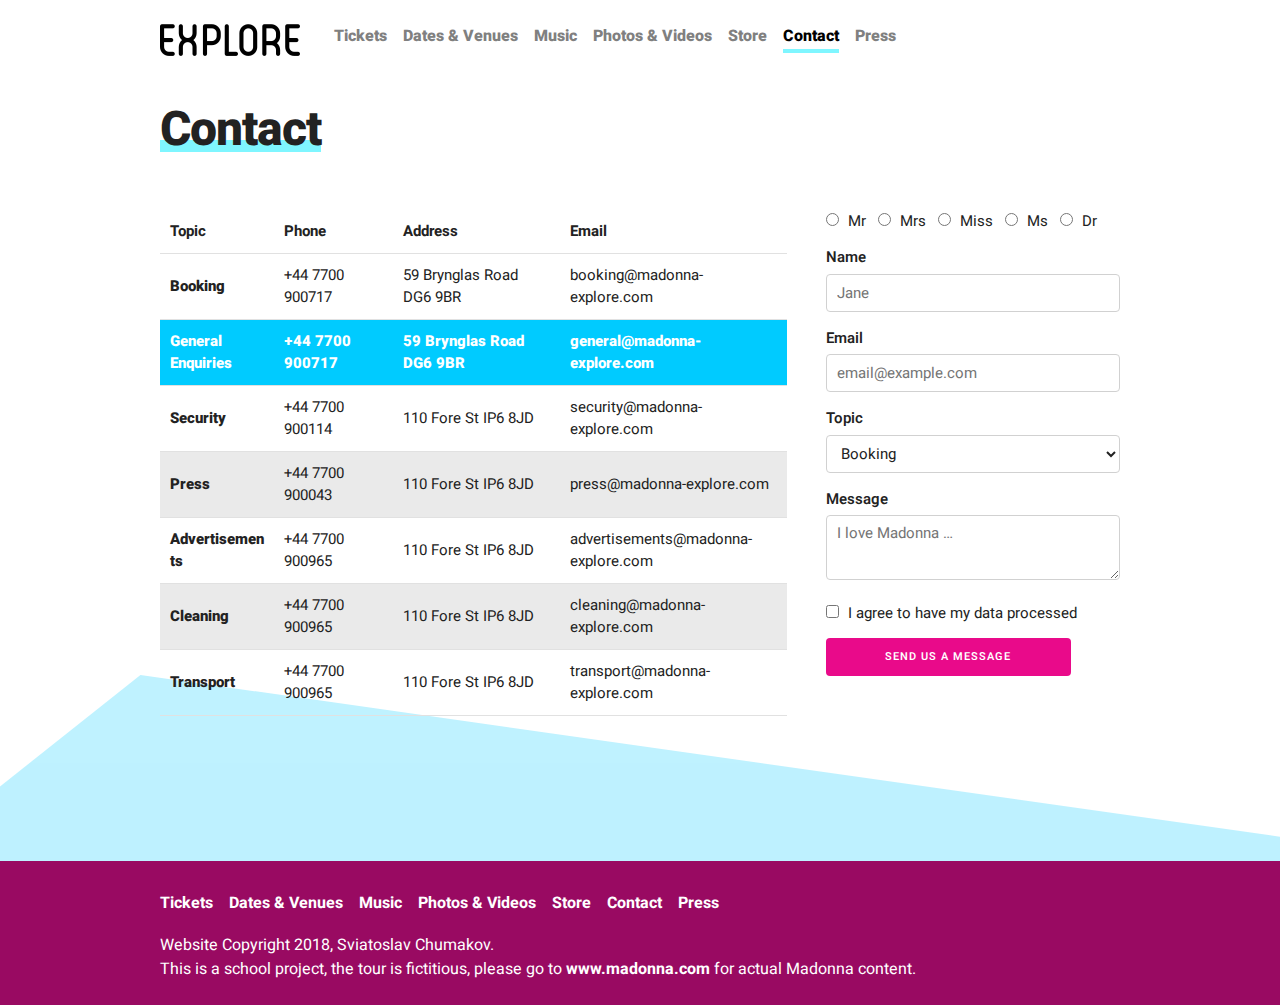
==== contact.html @ d857e482 "updates" ====
<!DOCTYPE html>
<html lang="en">
<head>
    <meta charset="utf-8">
    <title>Madonna's Explore Tour 2019</title>
    <meta name="description" content="Madonna's Explore Tour 2019 (School Project)">
    <meta name="author" content="Sviatoslav Chumakov (u1722892)">
    <meta name="viewport" content="width=device-width, initial-scale=1">
    <link href="https://fonts.googleapis.com/css?family=Heebo:400,800" rel="stylesheet">
    <link rel="stylesheet" href="css/normalize.css">
    <link rel="stylesheet" href="css/skeleton.css">
    <link rel="stylesheet" href="css/style.css">
    <link rel="icon" type="image/png" href="images/favicon.png">
    <style>
        .contact-table td,
        .contact-table th {
            padding: 10px;
            word-break: break-word;
        }

        .contact-table td:first-child {
            font-weight: 800;
        }

        .contact-table tr:not(.highlighted):nth-child(even) {
            background-color: #eaeaea;
        }

        .contact-table tr.highlighted {
            background-color: #00cbff;
            color: white;
            font-weight: 800;
        }

        .title-select label {
            display: inline-block;
            margin-right: 8px;
        }

        input[type="radio"]:checked+span {
            font-weight: bold;
            color: #00cbff;
        }

        @media (max-width: 999px) {
            .columns.columns {
                float: none;
                width: 100%;
                margin: 0;
            }

            form, table {
                border-radius: 4px;
                padding: 8px;
                background: white;
                box-shadow: 0 4px 8px 0 rgba(0, 0, 0, 0.15);
            }
        }

        @media (max-width: 550px) {
            td {
                display: block;
            }

            th {
                display: none;
            }
        }
    </style>
</head>
<body>
<div class="dates-page">
    <div class="container">
        <div id="main-nav" class="main-nav">
            <div class="main-nav-top">
                <a href="/">
                    <img src="images/logo-black.png" class="logo-black">
                </a>
                <div class="burger-button">
                    <span></span>
                    <span></span>
                    <span></span>
                </div>
            </div>
            <div class="main-nav-links">
                <div class="main-nav-item">
                    <a href="tickets.html">Tickets</a>
                </div>
                <div class="main-nav-item">
                    <a href="dates.html">Dates & Venues</a>
                </div>
                <div class="main-nav-item">
                    <a href="music.html">Music</a>
                </div>
                <div class="main-nav-item">
                    <a href="media.html">Photos & Videos</a>
                </div>
                <div class="main-nav-item">
                    <a href="store.html">Store</a>
                </div>
                <div class="main-nav-item current">
                    <a href="contact.html">Contact</a>
                </div>
                <div class="main-nav-item">
                    <a href="press.html">Press</a>
                </div>
            </div>
        </div>
        <h2 class="section-h2">Contact</h2>
        <div class="row">
            <div class="eight columns">
                <table class="u-full-width contact-table">
                    <thead>
                    <tr>
                        <th>Topic</th>
                        <th>Phone</th>
                        <th>Address</th>
                        <th>Email</th>
                    </tr>
                    </thead>
                    <tbody>
                    <tr>
                        <td>Booking</td>
                        <td>+44 7700 900717</td>
                        <td>59 Brynglas Road DG6 9BR</td>
                        <td>booking@madonna-explore.com</td>
                    </tr>
                    <tr class="highlighted">
                        <td>General Enquiries</td>
                        <td>+44 7700 900717</td>
                        <td>59 Brynglas Road DG6 9BR</td>
                        <td>general@madonna-explore.com</td>
                    </tr>
                    <tr>
                        <td>Security</td>
                        <td>+44 7700 900114</td>
                        <td>110 Fore St IP6 8JD</td>
                        <td>security@madonna-explore.com</td>
                    </tr>
                    <tr>
                        <td>Press</td>
                        <td>+44 7700 900043</td>
                        <td>110 Fore St IP6 8JD</td>
                        <td>press@madonna-explore.com</td>
                    </tr>
                    <tr>
                        <td>Advertisements</td>
                        <td>+44 7700 900965</td>
                        <td>110 Fore St IP6 8JD</td>
                        <td>advertisements@madonna-explore.com</td>
                    </tr>
                    <tr>
                        <td>Cleaning</td>
                        <td>+44 7700 900965</td>
                        <td>110 Fore St IP6 8JD</td>
                        <td>cleaning@madonna-explore.com</td>
                    </tr>
                    <tr>
                        <td>Transport</td>
                        <td>+44 7700 900965</td>
                        <td>110 Fore St IP6 8JD</td>
                        <td>transport@madonna-explore.com</td>
                    </tr>
                    </tbody>
                </table>
            </div>
            <div class="four columns">
                <form name="contact" method="POST" data-netlify="true">
                    <div class="title-select">
                        <label>
                            <input type="radio" name="title" value="mr">
                            <span class="label-body">Mr</span>
                        </label>
                        <label>
                            <input type="radio" name="title" value="mrs">
                            <span class="label-body">Mrs</span>
                        </label>
                        <label>
                            <input type="radio" name="title" value="miss">
                            <span class="label-body">Miss</span>
                        </label>
                        <label>
                            <input type="radio" name="title" value="ms">
                            <span class="label-body">Ms</span>
                        </label>
                        <label>
                            <input type="radio" name="title" value="dr">
                            <span class="label-body">Dr</span>
                        </label>
                    </div>
                    <label for="nameInput">Name</label>
                    <input class="u-full-width" type="text" placeholder="Jane" id="nameInput">
                    <label for="emailInput">Email</label>
                    <input class="u-full-width" type="email" placeholder="email@example.com" id="emailInput">
                    <label for="topicInput">Topic</label>
                    <select class="u-full-width" id="topicInput">
                        <option value="Booking">Booking</option>
                        <option value="General">General Enquiries</option>
                        <option value="Security">Security</option>
                        <option value="Press">Press</option>
                        <option value="Advertisements">Advertisements</option>
                        <option value="Cleaning">Cleaning</option>
                        <option value="Transport">Transport</option>
                    </select>
                    <label for="messageInput">Message</label>
                    <textarea class="u-full-width" placeholder="I love Madonna …" id="messageInput"></textarea>
                    <label>
                        <input type="checkbox">
                        <span class="label-body">I agree to have my data processed</span>
                    </label>
                    <button class="button button-pink button-standalone" type="submit">Send Us A Message</button>
                </form>
            </div>
        </div>
    </div>
    <div class="main-footer" style="margin-top: 120px;">
        <div class="container">
            <div class="main-nav footer-nav">
                <div class="main-nav-item">
                    <a href="tickets.html">Tickets</a>
                </div>
                <div class="main-nav-item">
                    <a href="dates.html">Dates & Venues</a>
                </div>
                <div class="main-nav-item">
                    <a href="music.html">Music</a>
                </div>
                <div class="main-nav-item">
                    <a href="media.html">Photos & Videos</a>
                </div>
                <div class="main-nav-item">
                    <a href="store.html">Store</a>
                </div>
                <div class="main-nav-item">
                    <a href="contact.html">Contact</a>
                </div>
                <div class="main-nav-item">
                    <a href="press.html">Press</a>
                </div>
            </div>
            <div class="footer-text">Website Copyright 2018, Sviatoslav Chumakov.</div>
            <div class="footer-text">This is a school project, the tour is fictitious, please go to
                <a href="https://www.madonna.com/">www.madonna.com</a>
                for actual Madonna content.
            </div>
        </div>
    </div>
</div>
<script src="js/luminous.min.js"></script>
<script src="js/scripts.js"></script>
</body>
</html>
---- css/skeleton.css ----
/* Table of contents
––––––––––––––––––––––––––––––––––––––––––––––––––
- Grid
- Base Styles
- Typography
- Links
- Buttons
- Forms
- Lists
- Code
- Tables
- Spacing
- Utilities
- Clearing
- Media Queries
*/


/* Grid
–––––––––––––––––––––––––––––––––––––––––––––––––– */
.container {
  position: relative;
  width: 100%;
  max-width: 960px;
  margin: 0 auto;
  padding: 0 20px;
  box-sizing: border-box; }
.column,
.columns {
  width: 100%;
  float: left;
  box-sizing: border-box; }

/* For devices larger than 400px */
@media (min-width: 400px) {
  .container {
    width: 85%;
    padding: 0; }
}

/* For devices larger than 550px */
@media (min-width: 550px) {
  .container {
    width: 80%; }
  .column,
  .columns {
    margin-left: 4%; }
  .column:first-child,
  .columns:first-child {
    margin-left: 0; }

  .one.column,
  .one.columns                    { width: 4.66666666667%; }
  .two.columns                    { width: 13.3333333333%; }
  .three.columns                  { width: 22%;            }
  .four.columns                   { width: 30.6666666667%; }
  .five.columns                   { width: 39.3333333333%; }
  .six.columns                    { width: 48%;            }
  .seven.columns                  { width: 56.6666666667%; }
  .eight.columns                  { width: 65.3333333333%; }
  .nine.columns                   { width: 74.0%;          }
  .ten.columns                    { width: 82.6666666667%; }
  .eleven.columns                 { width: 91.3333333333%; }
  .twelve.columns                 { width: 100%; margin-left: 0; }

  .one-third.column               { width: 30.6666666667%; }
  .two-thirds.column              { width: 65.3333333333%; }

  .one-half.column                { width: 48%; }

  /* Offsets */
  .offset-by-one.column,
  .offset-by-one.columns          { margin-left: 8.66666666667%; }
  .offset-by-two.column,
  .offset-by-two.columns          { margin-left: 17.3333333333%; }
  .offset-by-three.column,
  .offset-by-three.columns        { margin-left: 26%;            }
  .offset-by-four.column,
  .offset-by-four.columns         { margin-left: 34.6666666667%; }
  .offset-by-five.column,
  .offset-by-five.columns         { margin-left: 43.3333333333%; }
  .offset-by-six.column,
  .offset-by-six.columns          { margin-left: 52%;            }
  .offset-by-seven.column,
  .offset-by-seven.columns        { margin-left: 60.6666666667%; }
  .offset-by-eight.column,
  .offset-by-eight.columns        { margin-left: 69.3333333333%; }
  .offset-by-nine.column,
  .offset-by-nine.columns         { margin-left: 78.0%;          }
  .offset-by-ten.column,
  .offset-by-ten.columns          { margin-left: 86.6666666667%; }
  .offset-by-eleven.column,
  .offset-by-eleven.columns       { margin-left: 95.3333333333%; }

  .offset-by-one-third.column,
  .offset-by-one-third.columns    { margin-left: 34.6666666667%; }
  .offset-by-two-thirds.column,
  .offset-by-two-thirds.columns   { margin-left: 69.3333333333%; }

  .offset-by-one-half.column,
  .offset-by-one-half.columns     { margin-left: 52%; }

}


/* Base Styles
–––––––––––––––––––––––––––––––––––––––––––––––––– */
/* NOTE
html is set to 62.5% so that all the REM measurements throughout Skeleton
are based on 10px sizing. So basically 1.5rem = 15px :) */
html {
  font-size: 62.5%; }
body {
  font-size: 1.5em; /* currently ems cause chrome bug misinterpreting rems on body element */
  line-height: 1.6;
  font-weight: 400;
  font-family: "Raleway", "HelveticaNeue", "Helvetica Neue", Helvetica, Arial, sans-serif;
  color: #222; }


/* Typography
–––––––––––––––––––––––––––––––––––––––––––––––––– */
h1, h2, h3, h4, h5, h6 {
  margin-top: 0;
  margin-bottom: 2rem;
  font-weight: 300; }
h1 { font-size: 4.0rem; line-height: 1.2;  letter-spacing: -.1rem;}
h2 { font-size: 3.6rem; line-height: 1.25; letter-spacing: -.1rem; }
h3 { font-size: 3.0rem; line-height: 1.3;  letter-spacing: -.1rem; }
h4 { font-size: 2.4rem; line-height: 1.35; letter-spacing: -.08rem; }
h5 { font-size: 1.8rem; line-height: 1.5;  letter-spacing: -.05rem; }
h6 { font-size: 1.5rem; line-height: 1.6;  letter-spacing: 0; }

/* Larger than phablet */
@media (min-width: 550px) {
  h1 { font-size: 5.0rem; }
  h2 { font-size: 4.2rem; }
  h3 { font-size: 3.6rem; }
  h4 { font-size: 3.0rem; }
  h5 { font-size: 2.4rem; }
  h6 { font-size: 1.5rem; }
}

p {
  margin-top: 0; }


/* Links
–––––––––––––––––––––––––––––––––––––––––––––––––– */
a {
  color: #1EAEDB; }
a:hover {
  color: #0FA0CE; }


/* Buttons
–––––––––––––––––––––––––––––––––––––––––––––––––– */
.button,
button,
input[type="submit"],
input[type="reset"],
input[type="button"] {
  display: inline-block;
  height: 38px;
  padding: 0 30px;
  color: #555;
  text-align: center;
  font-size: 11px;
  font-weight: 600;
  line-height: 38px;
  letter-spacing: .1rem;
  text-transform: uppercase;
  text-decoration: none;
  white-space: nowrap;
  background-color: transparent;
  border-radius: 4px;
  border: 1px solid #bbb;
  cursor: pointer;
  box-sizing: border-box; }
.button:hover,
button:hover,
input[type="submit"]:hover,
input[type="reset"]:hover,
input[type="button"]:hover,
.button:focus,
button:focus,
input[type="submit"]:focus,
input[type="reset"]:focus,
input[type="button"]:focus {
  color: #333;
  border-color: #888;
  outline: 0; }
.button.button-primary,
button.button-primary,
input[type="submit"].button-primary,
input[type="reset"].button-primary,
input[type="button"].button-primary {
  color: #FFF;
  background-color: #33C3F0;
  border-color: #33C3F0; }
.button.button-primary:hover,
button.button-primary:hover,
input[type="submit"].button-primary:hover,
input[type="reset"].button-primary:hover,
input[type="button"].button-primary:hover,
.button.button-primary:focus,
button.button-primary:focus,
input[type="submit"].button-primary:focus,
input[type="reset"].button-primary:focus,
input[type="button"].button-primary:focus {
  color: #FFF;
  background-color: #1EAEDB;
  border-color: #1EAEDB; }


/* Forms
–––––––––––––––––––––––––––––––––––––––––––––––––– */
input[type="email"],
input[type="number"],
input[type="search"],
input[type="text"],
input[type="tel"],
input[type="url"],
input[type="password"],
textarea,
select {
  height: 38px;
  padding: 6px 10px; /* The 6px vertically centers text on FF, ignored by Webkit */
  background-color: #fff;
  border: 1px solid #D1D1D1;
  border-radius: 4px;
  box-shadow: none;
  box-sizing: border-box; }
/* Removes awkward default styles on some inputs for iOS */
input[type="email"],
input[type="number"],
input[type="search"],
input[type="text"],
input[type="tel"],
input[type="url"],
input[type="password"],
textarea {
  -webkit-appearance: none;
     -moz-appearance: none;
          appearance: none; }
textarea {
  min-height: 65px;
  padding-top: 6px;
  padding-bottom: 6px; }
input[type="email"]:focus,
input[type="number"]:focus,
input[type="search"]:focus,
input[type="text"]:focus,
input[type="tel"]:focus,
input[type="url"]:focus,
input[type="password"]:focus,
textarea:focus,
select:focus {
  border: 1px solid #33C3F0;
  outline: 0; }
label,
legend {
  display: block;
  margin-bottom: .5rem;
  font-weight: 600; }
fieldset {
  padding: 0;
  border-width: 0; }
input[type="checkbox"],
input[type="radio"] {
  display: inline; }
label > .label-body {
  display: inline-block;
  margin-left: .5rem;
  font-weight: normal; }


/* Lists
–––––––––––––––––––––––––––––––––––––––––––––––––– */
ul {
  list-style: circle inside; }
ol {
  list-style: decimal inside; }
ol, ul {
  padding-left: 0;
  margin-top: 0; }
ul ul,
ul ol,
ol ol,
ol ul {
  margin: 1.5rem 0 1.5rem 3rem;
  font-size: 90%; }
li {
  margin-bottom: 1rem; }


/* Code
–––––––––––––––––––––––––––––––––––––––––––––––––– */
code {
  padding: .2rem .5rem;
  margin: 0 .2rem;
  font-size: 90%;
  white-space: nowrap;
  background: #F1F1F1;
  border: 1px solid #E1E1E1;
  border-radius: 4px; }
pre > code {
  display: block;
  padding: 1rem 1.5rem;
  white-space: pre; }


/* Tables
–––––––––––––––––––––––––––––––––––––––––––––––––– */
th,
td {
  padding: 12px 15px;
  text-align: left;
  border-bottom: 1px solid #E1E1E1; }
th:first-child,
td:first-child {
  padding-left: 0; }
th:last-child,
td:last-child {
  padding-right: 0; }


/* Spacing
–––––––––––––––––––––––––––––––––––––––––––––––––– */
button,
.button {
  margin-bottom: 1rem; }
input,
textarea,
select,
fieldset {
  margin-bottom: 1.5rem; }
pre,
blockquote,
dl,
figure,
table,
p,
ul,
ol,
form {
  margin-bottom: 2.5rem; }


/* Utilities
–––––––––––––––––––––––––––––––––––––––––––––––––– */
.u-full-width {
  width: 100%;
  box-sizing: border-box; }
.u-max-full-width {
  max-width: 100%;
  box-sizing: border-box; }
.u-pull-right {
  float: right; }
.u-pull-left {
  float: left; }


/* Misc
–––––––––––––––––––––––––––––––––––––––––––––––––– */
hr {
  margin-top: 3rem;
  margin-bottom: 3.5rem;
  border-width: 0;
  border-top: 1px solid #E1E1E1; }


/* Clearing
–––––––––––––––––––––––––––––––––––––––––––––––––– */

/* Self Clearing Goodness */
.container:after,
.row:after,
.u-cf {
  content: "";
  display: table;
  clear: both; }


/* Media Queries
–––––––––––––––––––––––––––––––––––––––––––––––––– */
/*
Note: The best way to structure the use of media queries is to create the queries
near the relevant code. For example, if you wanted to change the styles for buttons
on small devices, paste the mobile query code up in the buttons section and style it
there.
*/


/* Larger than mobile */
@media (min-width: 400px) {}

/* Larger than phablet (also point when grid becomes active) */
@media (min-width: 550px) {}

/* Larger than tablet */
@media (min-width: 750px) {}

/* Larger than desktop */
@media (min-width: 1000px) {}

/* Larger than Desktop HD */
@media (min-width: 1200px) {}
---- css/style.css ----
body {
    font-family: 'Heebo', sans-serif;
    line-height: 1.5;
    background: url('../images/background-shapes.svg') no-repeat 0 675px;
    background-size: cover;
}

.home-page {
    background: url('../images/home-gems.svg') no-repeat 0 0;
    background-size: cover;
}

h2 {
    line-height: 1.33;
    font-size: 48px;
    font-weight: 800;
    margin-bottom: 48px;
    position: relative;
    display: inline-block;
}

h3 {
    font-size: 24px;
    font-weight: 800;
    line-height: 1.33;
    margin-bottom: 32px;
}

.following-h3 {
    margin-top: 48px;
}

.section-h2::after, .main-nav-item.current::after {
    height: 12px;
    width: 100%;
    opacity: 0.5;
    background-color: #00edff;
    position: absolute;
    bottom: 10px;
    left: 0;
    content: "";
    z-index: -1;
}

.main-nav-item.current::after {
    height: 4px;
}

.main-nav-item.current a {
    color: black;
}

.logo-black {
    width: 140px;
    height: 32px;
    margin-right: 26px;
}

.logo-color {
    width: 371px;
    height: 83px;
    max-width: 100%;
}

.hero-section {
    display: flex;
    align-items: center;
}

.hero-face {
    width: 726px;
    height: 542px;
    margin-left: -40%;
    margin-bottom: 100px;
}

.music-background {
    height: 594px;
    width: auto;
    margin-top: -50%;
}

@media (max-width: 550px) {
    .hero-face {
        width: 100%;
        height: auto;
    }

    .music-background {
        width: 100%;
        height: auto;
        margin: 0;
    }
}

.tour-subtitle {
    font-size: 36px;
    line-height: 1.33;
}

.buy-tickets-button {
    background: url('../images/buy-tickets-shape.svg') no-repeat 0 0;
    width: 279px;
    height: 89px;
    display: flex;
    justify-content: center;
    padding-top: 15px;
    font-size: 20px;
    font-weight: 800;
    color: white;
    text-decoration: none;
}

.buy-tickets-button:hover {
    color: white;
    opacity: 0.9;
}

.button-pink, .button-blue {
    border: none;
    color: white;
    border-radius: 0;
}

.button-pink:hover, .button-blue:hover, .button-standalone:hover {
    color: white;
    opacity: 0.9;
}

.button-standalone {
    border-radius: 4px;
    min-width: 245px;
    display: inline-block;
    height: 38px;
    padding: 0 30px;
    text-align: center;
    font-size: 11px;
    font-weight: 600;
    line-height: 38px;
    letter-spacing: .1rem;
    text-transform: uppercase;
    box-sizing: border-box;
    color: white;
    text-decoration: none;
}

.button-pink {
    background-color: #e90a8a;
}

.button-blue {
    background-color: #00cbff;
}

.card, .shadow-card {
    border-radius: 4px;
    background: white;
}

.padding-card {
    padding: 24px;
    margin-bottom: 40px;
}

@media (max-width: 550px) {
    .card, .shadow-card {
        margin-bottom: 48px;
    }
}

.shadow-card {
    box-shadow: 0 4px 8px 0 rgba(0, 0, 0, 0.15);
}

.venue-image {
    padding: 8px;
    box-sizing: border-box;
    height: 204px;
    width: 100%;
    object-fit: cover;
}

.venue-inner {
    padding-left: 8px;
    padding-right: 8px;
    margin-bottom: 8px;
}

.venue-title {
    font-size: 16px;
    font-weight: 800;
}

.venue-subtitle {
    opacity: 0.5;
    font-size: 12px;
}

.venue-button {
    width: 100%;
    margin: 0;
    border-bottom-left-radius: 4px;
    border-bottom-right-radius: 4px;
    font-size: 12px;
    font-weight: 800;
}

.album-cover {
    height: auto;
    box-shadow: 0 8px 16px 0 rgba(0, 0, 0, 0.1);
}

@media (max-width: 550px) {
    .album-cover {
        margin-bottom: 24px;
    }
}

.play-row {
    display: flex;
}

.play-row-right {
    flex: 1;
}

.tracks-section {
    margin-bottom: 200px;
}

.sample-track {
    background: white;
    border-radius: 4px;
    height: 48px;
    margin-bottom: 4px;
    padding: 12px;
    box-sizing: border-box;
}

.sample-track-selected {
    color: #e90a8a;
    height: 111px;
}

.sample-track-selected .play-button {
    margin-top: 42px;
}

.sample-track-selected .sample-track-info {
    margin-left: -38px;
}

.sample-track-selected .track-info-name {
    font-weight: 800;
}

.sample-track-selected .track-info-album {
    opacity: 0.5;
}

@media (max-width: 999px) {
    .track-info-singer {
        display: none;
    }
}

.waveform-container {
    width: calc(100% - 25px);
    min-height: 64px;
}

.play-button {
    background: url('../images/play-button.svg') no-repeat;
    font-size: 0;
    width: 25px;
    height: 25px;
    border: 0;
    margin: 0;
    padding: 0;
    margin-right: 13px;
    transform-origin: center;
    transition-duration: 86ms;
    transition-property: background-color, opacity, margin-top, margin-left;
    transition-timing-function: ease-out;
}

.play-button.playing {
    background: url('../images/pause-button.svg') no-repeat;
}

.luminous-gallery {
    display: block;
    width: 25%;
    height: 25%;
}

.tour-photo {
    width: 100%;
    height: 100%;
    margin: 0;
    display: block;
    background: black;
}

.tour-photo-see-more {
    display: flex;
    align-items: center;
    justify-content: center;
    width: 25%;
    font-size: 42px;
    font-weight: 800;
    color: white;
    line-height: 1.33;
}

@media (max-width: 999px) {
    .tour-photo-see-more {
        font-size: 26px;
    }
}

@media (max-width: 700px) {
    .tour-photo-see-more {
        height: 293px;
        width: 100%;
        font-size: 48px;
    }

    .luminous-gallery {
        width: 100%;
    }
}

.photos-section {
    display: flex;
    flex-wrap: wrap;
    background-color: #e90a8a;
    align-items: center;
    justify-content: center;
    margin-bottom: 120px;
}

.main-nav {
    padding-top: 24px;
    padding-bottom: 36px;
    display: flex;
    flex-direction: column;
}

.footer-nav {
    padding-top: 6px;
    padding-bottom: 18px;
    margin-left: -8px;
}

.footer-nav.main-nav a {
    opacity: 1;
    color: white;
}

.top-container {
    min-height: calc(100vh - 140px);
}

.burger-button {
    width: 32px;
    height: 32px;
    border-radius: 4px;
    background-color: #00cbff;
    position: relative;
    margin-left: auto;
}

.burger-button span {
    background-color: white;
    display: block;
    height: 2px;
    left: calc(50% - 8px);
    position: absolute;
    -webkit-transform-origin: center;
    transform-origin: center;
    transition-duration: 86ms;
    transition-property: background-color, opacity, transform;
    transition-timing-function: ease-out;
    width: 16px;
}

.burger-button span:nth-child(1) {
    top: calc(50% - 6px);
}

.burger-button span:nth-child(2) {
    top: calc(50% - 1px);
}

.burger-button span:nth-child(3) {
    top: calc(50% + 4px);
}

.burger-button.is-active {
    background-color: #e90a8a;
}

.burger-button.is-active span:nth-child(1) {
    -webkit-transform: translateY(5px) rotate(45deg);
    transform: translateY(5px) rotate(45deg);
}

.burger-button.is-active span:nth-child(2) {
    opacity: 0;
}

.burger-button.is-active span:nth-child(3) {
    -webkit-transform: translateY(-5px) rotate(-45deg);
    transform: translateY(-5px) rotate(-45deg);
}

.main-nav-links {
    display: flex;
    flex-direction: column;
}

.main-nav-item {
    font-size: 16px;
    font-weight: 800;
    margin: 0 8px;
    position: relative;
    display: none;
}

.main-nav-top {
    display: flex;
}

.main-nav.is-active .main-nav-item {
    display: block;
}

@media (max-width: 999px) {
    .main-nav-item a {
        background-color: #fafafa;
        margin: 2px;
        padding: 10px;
        display: block;
    }
}

@media (min-width: 1000px) {
    .burger-button {
        display: none;
    }

    .main-nav {
        flex-direction: row;
    }

    .main-nav-item {
        display: block;
    }

    .main-nav-links {
        flex-direction: row;
    }
}

.main-nav-item a {
    text-decoration: none;
    font-weight: 800;
    color: #808080;
}

.see-more-section {
    display: flex;
    align-items: center;
    justify-content: center;
    margin-top: 48px;
    margin-bottom: 70px;
}

.main-footer {
    background-color: #990a62;
    color: white;
    font-size: 16px;
    padding: 24px;
}

.main-footer a {
    color: white;
    text-decoration: none;
    font-weight: bold;
}

.press-section {
    margin-top: 16px;
}

.press-section a {
    text-decoration: none;
}

.pin-icon {
    vertical-align: middle;
    margin-right: 16px;
}

.press-subtitle {
    color: black;
    opacity: 0.5;
}

.album-description-row {
    margin-bottom: 150px;
}

@media (max-width: 550px) {
    .album-description-row {
        display: flex;
        flex-direction: column-reverse;
    }
}
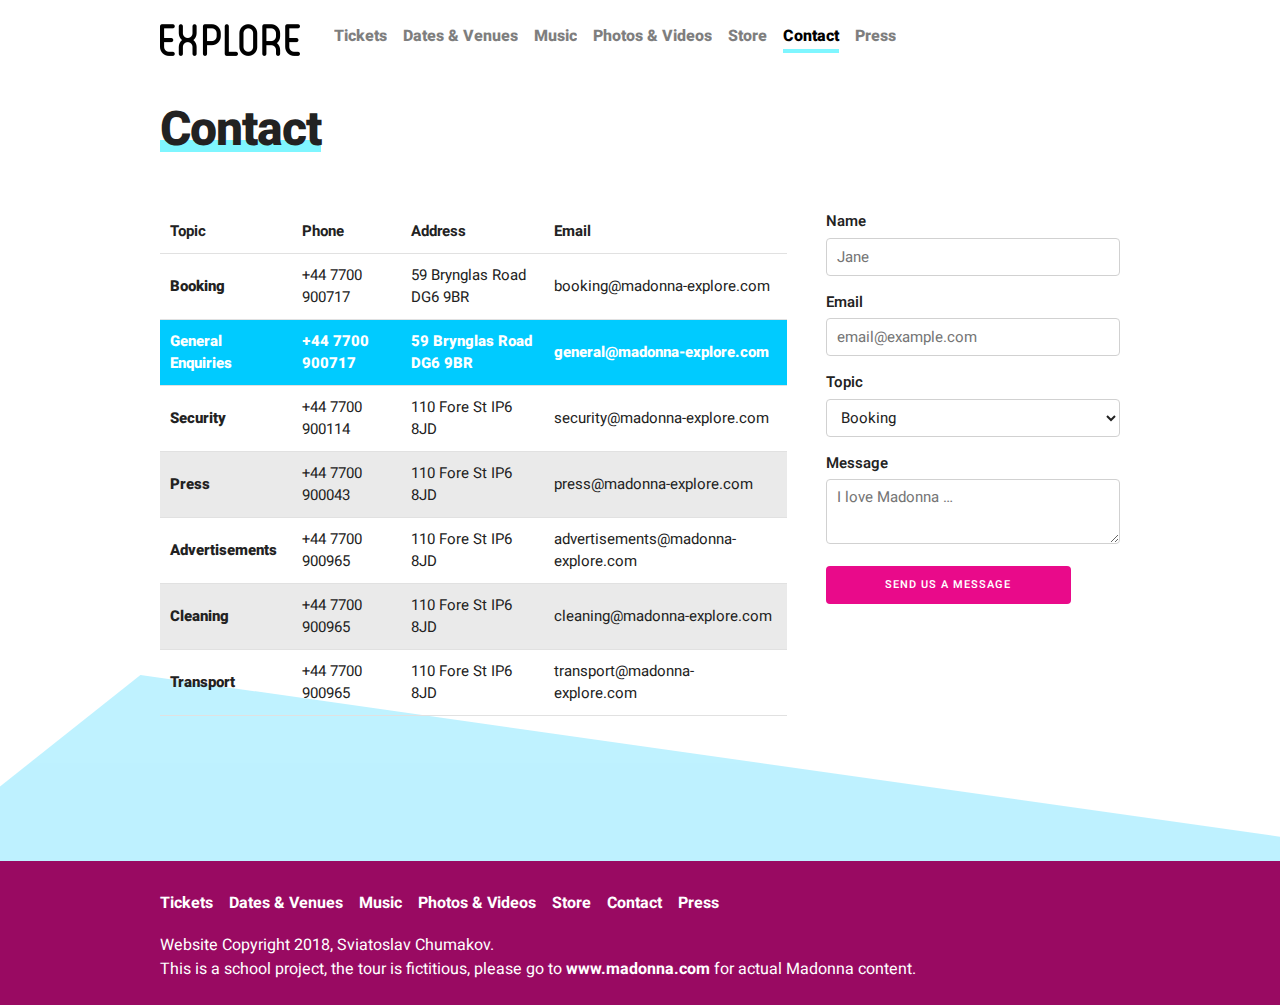
==== commit 304941eb: "updates" ====
--- a/contact.html
+++ b/contact.html
@@ -15,7 +15,6 @@
         .contact-table td,
         .contact-table th {
             padding: 10px;
-            word-break: break-word;
         }
 
         .contact-table td:first-child {
@@ -30,41 +29,6 @@
             background-color: #00cbff;
             color: white;
             font-weight: 800;
-        }
-
-        .title-select label {
-            display: inline-block;
-            margin-right: 8px;
-        }
-
-        input[type="radio"]:checked+span {
-            font-weight: bold;
-            color: #00cbff;
-        }
-
-        @media (max-width: 999px) {
-            .columns.columns {
-                float: none;
-                width: 100%;
-                margin: 0;
-            }
-
-            form, table {
-                border-radius: 4px;
-                padding: 8px;
-                background: white;
-                box-shadow: 0 4px 8px 0 rgba(0, 0, 0, 0.15);
-            }
-        }
-
-        @media (max-width: 550px) {
-            td {
-                display: block;
-            }
-
-            th {
-                display: none;
-            }
         }
     </style>
 </head>
@@ -165,35 +129,13 @@
                 </table>
             </div>
             <div class="four columns">
-                <form name="contact" method="POST" data-netlify="true">
-                    <div class="title-select">
-                        <label>
-                            <input type="radio" name="title" value="mr">
-                            <span class="label-body">Mr</span>
-                        </label>
-                        <label>
-                            <input type="radio" name="title" value="mrs">
-                            <span class="label-body">Mrs</span>
-                        </label>
-                        <label>
-                            <input type="radio" name="title" value="miss">
-                            <span class="label-body">Miss</span>
-                        </label>
-                        <label>
-                            <input type="radio" name="title" value="ms">
-                            <span class="label-body">Ms</span>
-                        </label>
-                        <label>
-                            <input type="radio" name="title" value="dr">
-                            <span class="label-body">Dr</span>
-                        </label>
-                    </div>
+                <form>
                     <label for="nameInput">Name</label>
                     <input class="u-full-width" type="text" placeholder="Jane" id="nameInput">
                     <label for="emailInput">Email</label>
                     <input class="u-full-width" type="email" placeholder="email@example.com" id="emailInput">
-                    <label for="topicInput">Topic</label>
-                    <select class="u-full-width" id="topicInput">
+                    <label for="exampleRecipientInput">Topic</label>
+                    <select class="u-full-width" id="exampleRecipientInput">
                         <option value="Booking">Booking</option>
                         <option value="General">General Enquiries</option>
                         <option value="Security">Security</option>
@@ -204,10 +146,6 @@
                     </select>
                     <label for="messageInput">Message</label>
                     <textarea class="u-full-width" placeholder="I love Madonna …" id="messageInput"></textarea>
-                    <label>
-                        <input type="checkbox">
-                        <span class="label-body">I agree to have my data processed</span>
-                    </label>
                     <button class="button button-pink button-standalone" type="submit">Send Us A Message</button>
                 </form>
             </div>
--- a/css/style.css
+++ b/css/style.css
@@ -47,13 +47,13 @@
 }
 
 .main-nav-item.current a {
-    color: black;
+    opacity: 1;
 }
 
 .logo-black {
     width: 140px;
     height: 32px;
-    margin-right: 26px;
+    margin-right: 26px;26px;
 }
 
 .logo-color {
@@ -85,13 +85,8 @@
         width: 100%;
         height: auto;
     }
-
-    .music-background {
-        width: 100%;
-        height: auto;
-        margin: 0;
-    }
-}
+}
+
 
 .tour-subtitle {
     font-size: 36px;
@@ -157,11 +152,6 @@
     background: white;
 }
 
-.padding-card {
-    padding: 24px;
-    margin-bottom: 40px;
-}
-
 @media (max-width: 550px) {
     .card, .shadow-card {
         margin-bottom: 48px;
@@ -218,10 +208,7 @@
 
 .play-row {
     display: flex;
-}
-
-.play-row-right {
-    flex: 1;
+    align-items: center;
 }
 
 .tracks-section {
@@ -242,30 +229,8 @@
     height: 111px;
 }
 
-.sample-track-selected .play-button {
-    margin-top: 42px;
-}
-
-.sample-track-selected .sample-track-info {
-    margin-left: -38px;
-}
-
-.sample-track-selected .track-info-name {
-    font-weight: 800;
-}
-
-.sample-track-selected .track-info-album {
-    opacity: 0.5;
-}
-
-@media (max-width: 999px) {
-    .track-info-singer {
-        display: none;
-    }
-}
-
 .waveform-container {
-    width: calc(100% - 25px);
+    flex: 1;
     min-height: 64px;
 }
 
@@ -278,10 +243,6 @@
     margin: 0;
     padding: 0;
     margin-right: 13px;
-    transform-origin: center;
-    transition-duration: 86ms;
-    transition-property: background-color, opacity, margin-top, margin-left;
-    transition-timing-function: ease-out;
 }
 
 .play-button.playing {
@@ -307,28 +268,10 @@
     align-items: center;
     justify-content: center;
     width: 25%;
-    font-size: 42px;
+    font-size: 48px;
     font-weight: 800;
     color: white;
     line-height: 1.33;
-}
-
-@media (max-width: 999px) {
-    .tour-photo-see-more {
-        font-size: 26px;
-    }
-}
-
-@media (max-width: 700px) {
-    .tour-photo-see-more {
-        height: 293px;
-        width: 100%;
-        font-size: 48px;
-    }
-
-    .luminous-gallery {
-        width: 100%;
-    }
 }
 
 .photos-section {
@@ -437,11 +380,10 @@
 }
 
 @media (max-width: 999px) {
-    .main-nav-item a {
+    .main-nav-item {
         background-color: #fafafa;
         margin: 2px;
         padding: 10px;
-        display: block;
     }
 }
 
@@ -464,9 +406,10 @@
 }
 
 .main-nav-item a {
+    opacity: 0.5;
     text-decoration: none;
     font-weight: 800;
-    color: #808080;
+    color: black;
 }
 
 .see-more-section {
@@ -511,11 +454,3 @@
 .album-description-row {
     margin-bottom: 150px;
 }
-
-@media (max-width: 550px) {
-    .album-description-row {
-        display: flex;
-        flex-direction: column-reverse;
-    }
-}
-
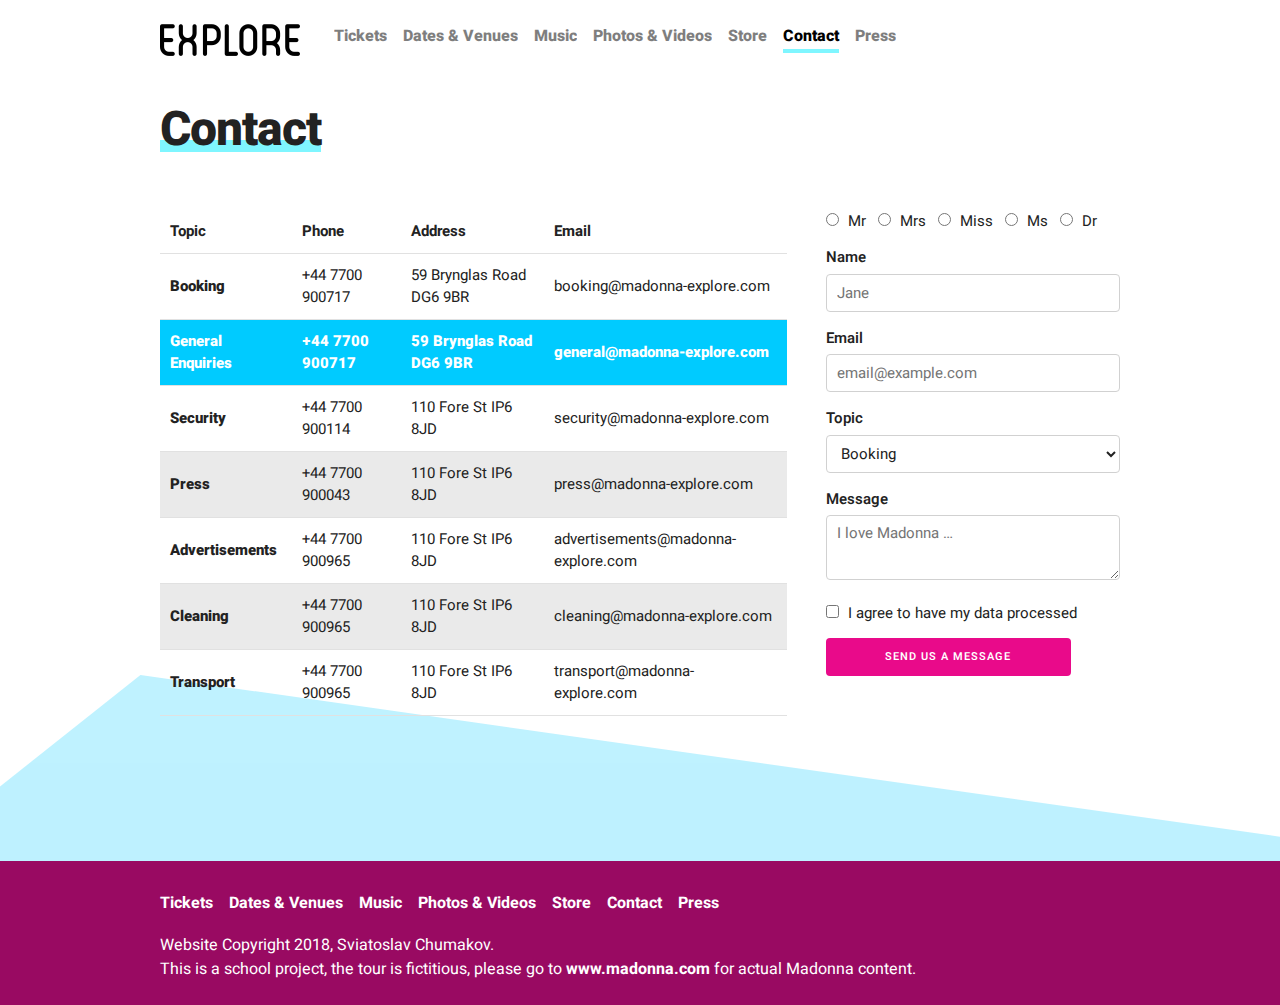
==== commit ff01d536: "form updates" ====
--- a/contact.html
+++ b/contact.html
@@ -30,6 +30,16 @@
             color: white;
             font-weight: 800;
         }
+
+        .title-select label {
+            display: inline-block;
+            margin-right: 8px;
+        }
+
+        input[type="radio"]:checked+span {
+            font-weight: bold;
+            color: #00cbff;
+        }
     </style>
 </head>
 <body>
@@ -129,13 +139,35 @@
                 </table>
             </div>
             <div class="four columns">
-                <form>
+                <form name="contact" method="POST" data-netlify="true">
+                    <div class="title-select">
+                        <label>
+                            <input type="radio" name="title" value="mr">
+                            <span class="label-body">Mr</span>
+                        </label>
+                        <label>
+                            <input type="radio" name="title" value="mrs">
+                            <span class="label-body">Mrs</span>
+                        </label>
+                        <label>
+                            <input type="radio" name="title" value="miss">
+                            <span class="label-body">Miss</span>
+                        </label>
+                        <label>
+                            <input type="radio" name="title" value="ms">
+                            <span class="label-body">Ms</span>
+                        </label>
+                        <label>
+                            <input type="radio" name="title" value="dr">
+                            <span class="label-body">Dr</span>
+                        </label>
+                    </div>
                     <label for="nameInput">Name</label>
                     <input class="u-full-width" type="text" placeholder="Jane" id="nameInput">
                     <label for="emailInput">Email</label>
                     <input class="u-full-width" type="email" placeholder="email@example.com" id="emailInput">
-                    <label for="exampleRecipientInput">Topic</label>
-                    <select class="u-full-width" id="exampleRecipientInput">
+                    <label for="topicInput">Topic</label>
+                    <select class="u-full-width" id="topicInput">
                         <option value="Booking">Booking</option>
                         <option value="General">General Enquiries</option>
                         <option value="Security">Security</option>
@@ -146,6 +178,10 @@
                     </select>
                     <label for="messageInput">Message</label>
                     <textarea class="u-full-width" placeholder="I love Madonna …" id="messageInput"></textarea>
+                    <label>
+                        <input type="checkbox">
+                        <span class="label-body">I agree to have my data processed</span>
+                    </label>
                     <button class="button button-pink button-standalone" type="submit">Send Us A Message</button>
                 </form>
             </div>
--- a/css/style.css
+++ b/css/style.css
@@ -53,7 +53,7 @@
 .logo-black {
     width: 140px;
     height: 32px;
-    margin-right: 26px;26px;
+    margin-right: 26px;
 }
 
 .logo-color {
